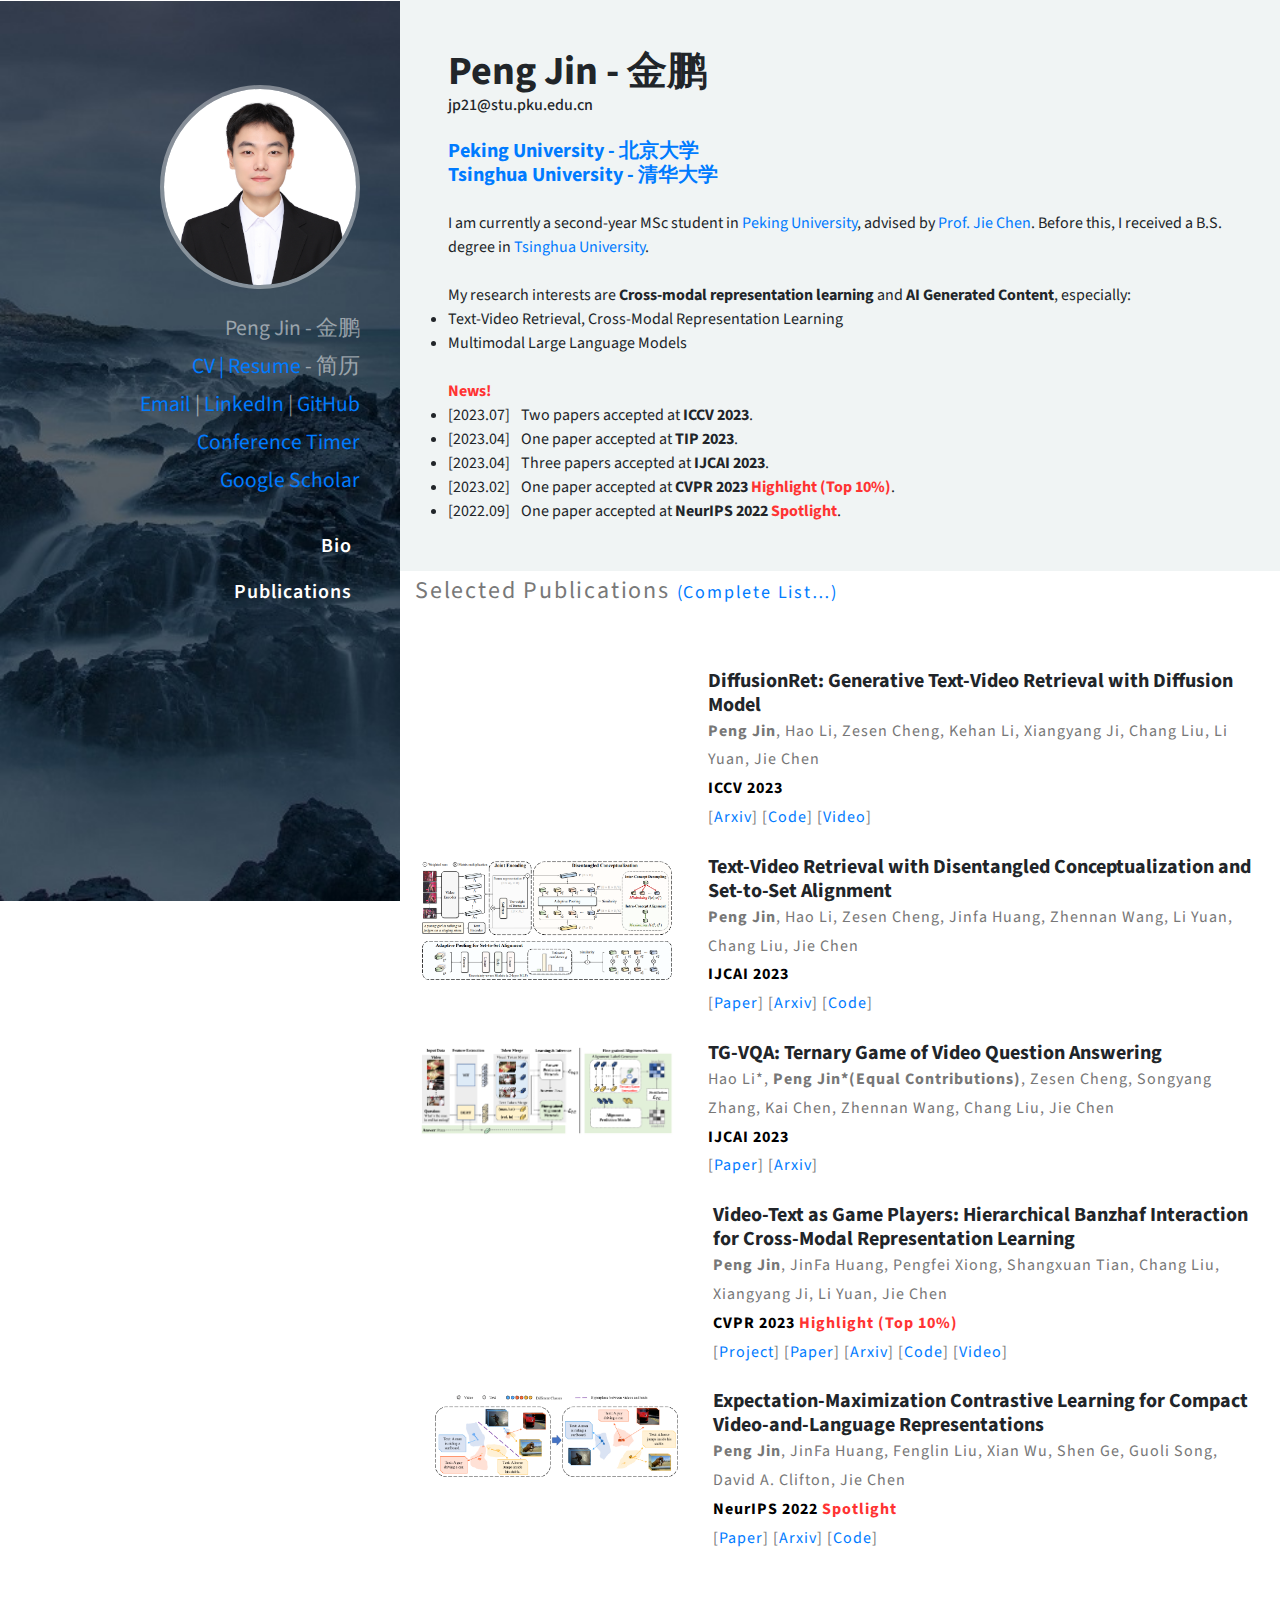
==== index.html @ 5a5c94f4 "update" ====
<!DOCTYPE html>
<html lang="cx">

<head>
  <title>Peng Jin's Homepage - Peking University</title>
  <meta name="viewport" content="width=device-width, initial-scale=1">
  <meta charset="utf-8" />
  <meta name="keywords" content="" />
  <script>
    addEventListener("load", function () {
      setTimeout(hideURLbar, 0);
    }, false);

    function hideURLbar() {
      window.scrollTo(0, 1);
    }
  </script>
  <!-- Custom Theme files -->
  <link href="css/bootstrap.css" type="text/css" rel="stylesheet" media="all">
  <link href="css/style.css" type="text/css" rel="stylesheet" media="all">
  <!-- font-awesome icons -->
  <link href="css/fontawesome-all.min.css" rel="stylesheet">
  <!-- //Custom Theme files -->
  <!-- online-fonts -->
  <link href="http://fonts.googleapis.com/css?family=Source+Sans+Pro:200,300,400,600,700,900" rel="stylesheet">
  <!-- //online-fonts -->
</head>

<body>
  <div class="sidenav">
    <div class="side_top"> <img src="images/001.jpg" alt="news image" class="img-fluid navimg">
      <h1> Peng Jin - 金鹏 <br>
        <!--[CV - <a href="files/CV/chenxin_cv_cn_201803.pdf"><font size="4">中文</font></a> / <a href="files/CV/chenxin_cv_en_202007.pdf">English</a>]<br>-->
        <!--[CV - <font size="4">中文</font>/ <a href="files/CV/chenxin_cv_en_202011.pdf">English</a>]<br>-->
        <a href="files/CV/">CV | Resume</a> - 简历<br>
        <a href="mailto:jp21@stu.pku.edu.cn">Email</a> | <a
          href="https:">LinkedIn</a> | <a
          href="https://github.com/jpthu17">GitHub</a><br>
        <a href="https://aideadlin.es/?sub=ML,CV,CG,NLP,RO,SP,DM">Conference Timer</a><br>
        <a href="https://scholar.google.com/citations?hl=en&user=HHXLexAAAAAJ=en">Google Scholar</a>
      </h1>
    </div>
    <!-- header -->
    <header>
      <div class="container-fluid px-5 ">
        <nav class="mnu mx-auto">
          <label for="drop" class="toggle">Menu</label>
          <input type="checkbox" id="drop">
          <ul class="menu">
            <!--<li><a href="index.html">Home</a></li-->
            <li class="mt-sm-0"><a href="#about" class="scroll">Bio</a></li>
            <!-- <li class="mt-sm-3"><a href="./Art.html" class="scroll">Art</a></li> -->
            <li class="mt-sm-3"><a href="#publication" class="scroll">Publications</a></li>
            <!-- <li class="mt-sm-3"><a href="#experience" class="scroll">Experience</a></li> -->
            <!-- <li class="mt-sm-3"><a href="#skill" class="scroll">Skills</a></li> -->
          </ul>
        </nav>
      </div>
    </header>
  </div>
  <div class="main" id="about">
    <div class="banner-text-w3ls">
      <div>
        <div class="mx-auto text-left">
          <h1><strong>Peng Jin - 金鹏</strong></h1>
          <!--<h5>Master student.</h5> -->
          <h6>jp21@stu.pku.edu.cn</h6><br>
          <h5><a href="https://www.pku.edu.cn/"><b>Peking University - 北京大学</b></a></h5>
          <h5><a href="https://www.tsinghua.edu.cn/"><b>Tsinghua University - 清华大学 </b></a></h5>
          <!-- <br> -->
          <!-- <h5><a href="https://www.dgene.com/cn/">DGene</a> </h5> -->
          <!-- <p>. </p> -->
          <!-- <p class="banp mt-5"> </p> -->
          <br>
          I am currently a second-year MSc student in <a href="https://www.pku.edu.cn/">Peking University</a>,
          advised by <a href="https://scholar.google.com/citations?user=ZAZFfwwAAAAJ&hl=en">Prof. Jie Chen</a>. Before this, I received a
          B.S. degree in <a href="https://www.tsinghua.edu.cn/">Tsinghua University</a>.
          <br><br>
          My research interests are <strong>Cross-modal representation learning</strong> and <strong>AI Generated Content</strong>, especially:
          </p>
          <li>Text-Video Retrieval, Cross-Modal Representation Learning</li>
          <li>Multimodal Large Language Models</li>
          <!-- <li>Geometric deep learning</li>        -->
          <!--a class="btn btn-primary mt-lg-5 mt-3 agile-link-bnr" href="#experience" role="button">Learn More</a-->
          <br>
          <font color="#f33"><b>News!</b></font>
          </p>
          <!-- <li>[2022.11]&ensp; Submit four4 Papers.</li> -->
          <li>[2023.07]&ensp; Two papers accepted at <strong>ICCV 2023</strong>.</li>
          <li>[2023.04]&ensp; One paper accepted at <strong>TIP 2023</strong>.</li>
          <li>[2023.04]&ensp; Three papers accepted at <strong>IJCAI 2023</strong>.</li>
          <li>[2023.02]&ensp; One paper accepted at <strong>CVPR 2023</strong> <font color="#f33"><b>Highlight (Top 10%)</b></font>.</li>
          <li>[2022.09]&ensp; One paper accepted at <strong>NeurIPS 2022</strong> <font color="#f33"><b>Spotlight</b></font>.</li>
        </div>
      </div>
    </div>
    <section class="publication" id="publication">
      <div class="container-fluid py-lg-1">
        <h3 class="w3_head mb-5">Selected Publications <font size="4"><a href="https://scholar.google.com/citations?user=HHXLexAAAAAJ&hl=en">(Complete List…)</a>
          </font>
        </h3>
        <!-- <h3 class="w3_head mb-5">Selected Publications (<a href="./Publication.html">Complete List…</a>)</h3> -->
        <div class="row paper_box">
            <div class="col-md-4 col-12 paper_img"> <video
                src="files/Paper/ICCV23_DiffusionRet/Demo.mp4" width="90%"
                playsinline="" autoplay="autoplay" loop="loop" preload="" muted="" alt="Popup Image" class="img-fluid">
            </div>
            <!-- .Icon ends here -->
            <div class="col-md-8 col-12 paper_content">
              <h5><b>DiffusionRet: Generative Text-Video Retrieval with Diffusion Model<br>
              </b></h5>
              <p><strong>Peng Jin</strong>, Hao Li, Zesen Cheng, Kehan Li, Xiangyang Ji,
                Chang Liu, Li Yuan, Jie Chen<br>
              </p>
              <p> <font color="#000000"><b>ICCV 2023</b></font></p>
              <!-- <p>(<strong>SIGGRAPH 2022</strong>) ACM Transactions on Graphics, TOG Journal Track</p> -->
              <!-- <p class="text-left">We present TightCap, a data-driven scheme to capture both the human shape and dressed garments accurately with only a single 3D human scan. </p> -->
              <p>
                [<a href="https://arxiv.org/pdf/2303.09867">Arxiv</a>]
                [<a href="https://github.com/jpthu17/DiffusionRet" target=_blank>Code</a>]
                [<a href="files/Paper/Arxiv23_DiffusionRet/Demo.mp4" target=_blank>Video</a>]
              </p>
            </div>
            <!-- .Service-content ends here -->
          </div>

        <div class="row paper_box">
            <div class="col-md-4 col-12 paper_img"> <img src="files/Paper/IJCAI23_DiCoSA/1.png" width="90%"
                playsinline="" autoplay="autoplay" loop="loop" preload="" muted="" alt="Popup Image" class="img-fluid">
            </div>
            <!-- .Icon ends here -->
            <div class="col-md-8 col-12 paper_content">
              <h5><b>Text-Video Retrieval with Disentangled Conceptualization and Set-to-Set Alignment<br>
              </b></h5>
              <p><strong>Peng Jin</strong>, Hao Li, Zesen Cheng, Jinfa Huang, Zhennan Wang, Li Yuan,
                Chang Liu, Jie Chen<br>
              </p>
              <p> <font color="#000000"><b>IJCAI 2023</b></font></p>
              <!-- <p>(<strong>SIGGRAPH 2022</strong>) ACM Transactions on Graphics, TOG Journal Track</p> -->
              <!-- <p class="text-left">We present TightCap, a data-driven scheme to capture both the human shape and dressed garments accurately with only a single 3D human scan. </p> -->
              <p>
                [<a href="" target=_blank>Paper</a>]
                [<a href="">Arxiv</a>]
                [<a href="https://github.com/jpthu17/DiCoSA" target=_blank>Code</a>]
              </p>
            </div>
          </div>

          <div class="row paper_box">
            <div class="col-md-4 col-12 paper_img"> <img src="files/Paper/IJCAI23_TG-VQA/1.png" width="90%"
                playsinline="" autoplay="autoplay" loop="loop" preload="" muted="" alt="Popup Image" class="img-fluid">
            </div>
            <!-- .Icon ends here -->
            <div class="col-md-8 col-12 paper_content">
              <h5><b>TG-VQA: Ternary Game of Video Question Answering<br>
              </b></h5>
              <p>Hao Li*, <strong>Peng Jin*(Equal Contributions)</strong>, Zesen Cheng, Songyang Zhang, Kai Chen, Zhennan Wang,
                Chang Liu, Jie Chen<br>
              </p>
              <p> <font color="#000000"><b>IJCAI 2023</b></font></p>
              <!-- <p>(<strong>SIGGRAPH 2022</strong>) ACM Transactions on Graphics, TOG Journal Track</p> -->
              <!-- <p class="text-left">We present TightCap, a data-driven scheme to capture both the human shape and dressed garments accurately with only a single 3D human scan. </p> -->
              <p>
                [<a href="" target=_blank>Paper</a>]
                [<a href="">Arxiv</a>]
              </p>
            </div>
          </div>

        <div class="col-lg-12">
          <div class="row paper_box">
            <div class="col-md-4 col-12 paper_img"> <video
                src="files/Paper/CVPR23_HBI/Demo.mp4" width="90%"
                playsinline="" autoplay="autoplay" loop="loop" preload="" muted="" alt="Popup Image" class="img-fluid">
            </div>
            <!-- .Icon ends here -->
            <div class="col-md-8 col-12 paper_content">
              <h5><b>Video-Text as Game Players: Hierarchical Banzhaf Interaction for Cross-Modal Representation Learning<br>
              </b></h5>
              <p><strong>Peng Jin</strong>, JinFa Huang, Pengfei Xiong, Shangxuan Tian, Chang Liu,
                Xiangyang Ji, Li Yuan, Jie Chen<br>
              </p>
              <p> <font color="#000000"><b>CVPR 2023</b></font> <font color="#f33"><b>Highlight (Top 10%)</b></font></p>
              <!-- <p>(<strong>SIGGRAPH 2022</strong>) ACM Transactions on Graphics, TOG Journal Track</p> -->
              <!-- <p class="text-left">We present TightCap, a data-driven scheme to capture both the human shape and dressed garments accurately with only a single 3D human scan. </p> -->
              <p>
                [<a href="https://jpthu17.github.io/HBI/">Project</a>]
                [<a href="https://arxiv.org/pdf/2303.14369.pdf" target=_blank>Paper</a>]
                [<a href="https://arxiv.org/abs/2303.14369">Arxiv</a>]
                [<a href="https://github.com/jpthu17/HBI" target=_blank>Code</a>]
                [<a href="files/Paper/CVPR23_HBI/Demo.mp4" target=_blank>Video</a>]
              </p>
            </div>
            <!-- .Service-content ends here -->
          </div>

          <div class="row paper_box">
            <div class="col-md-4 col-12 paper_img"> <img src="files/Paper/NeurIPS22_EMCL/1.png" width="90%"
                playsinline="" autoplay="autoplay" loop="loop" preload="" muted="" alt="Popup Image" class="img-fluid">
            </div>
            <!-- .Icon ends here -->
            <div class="col-md-8 col-12 paper_content">
              <h5><b>Expectation-Maximization Contrastive Learning for Compact Video-and-Language Representations<br>
              </b></h5>
              <p><strong>Peng Jin</strong>, JinFa Huang, Fenglin Liu, Xian Wu, Shen Ge, Guoli Song,
                David A. Clifton, Jie Chen<br>
              </p>
              <p> <font color="#000000"><b>NeurIPS 2022</b></font> <font color="#f33"><b>Spotlight</b></font></p>
              <!-- <p>(<strong>SIGGRAPH 2022</strong>) ACM Transactions on Graphics, TOG Journal Track</p> -->
              <!-- <p class="text-left">We present TightCap, a data-driven scheme to capture both the human shape and dressed garments accurately with only a single 3D human scan. </p> -->
              <p>
                [<a href="https://proceedings.neurips.cc/paper_files/paper/2022/file/c355566ce402de341c3320cf69a10750-Paper-Conference.pdf" target=_blank>Paper</a>]
                [<a href="https://arxiv.org/abs/2211.11427">Arxiv</a>]
                [<a href="https://github.com/jpthu17/EMCL" target=_blank>Code</a>]
              </p>
            </div>
          </div>

        </div>
    <br>

    </section>
    <!-- //skill -->
    <!-- <section> -->
    <script type="text/javascript" id="clustrmaps"
            src="//clustrmaps.com/map_v2.js?d=68zbbUPSN_KYpXNHAJBzaPN4ToLTjzDXDRmCfDRJtFw&cl=ffffff&w=a"></script>

    <div>
    <p>
    This cool template is stolen from <a href="https://chenxin.tech/"> Xin Chen</a>!
    </p>
    </div>
</body>

</html>
---- css/style.css ----
html {
	scroll-behavior: smooth;
}
body {
	margin: 0;
	font-family: 'Source Sans Pro', sans-serif;
	background: #fff;
}
body a, .slider-info a {
	transition: 0.5s all;
	-webkit-transition: 0.5s all;
	-moz-transition: 0.5s all;
	-o-transition: 0.5s all;
	-ms-transition: 0.5s all;
	text-decoration: none;
	outline: none;
}
h1, h2, h3, h4, h5, h6 {
	margin: 0;
	font-family: 'Source Sans Pro', sans-serif;
}
p {
	margin: 0;
	color: #777;
	font-size: 16px;
	line-height: 1.8;
	letter-spacing: 1px;
}
ul {
	margin: 0;
	padding: 0;
}
ul {
	list-style-type: none;
}
body a:hover {
	text-decoration: none;
}
body a:focus {
	outline: none;
	text-decoration: none;
}
/*-- bottom-to-top --*/
/*-- header --*/
.navimg {
	border-radius: 50%;
	margin: 0 auto;
	border: 4px solid rgba(255, 255, 255, 0.39);
}
/* CSS Document */

header {
	position: relative;
	z-index: 9;
	width: 100%;
}
.toggle, [id^=drop] {
	display: none;
}
/* Giving a background-color to the nav container. */

nav {
	margin: 0;
	padding: 0;
}
#logo a {
	float: left;
	display: initial;
	margin: 0;
	color: #fff;
}
#logo a span {
	color: #fff;
}
nav.mnu {
	text-align: right;
}
/* Since we'll have the "ul li" "float:left"
 * we need to add a clear after the container. */

nav:after {
	content: "";
	display: table;
	clear: both;
}
/* Removing padding, margin and "list-style" from the "ul",
 * and adding "position:reltive" */

nav ul {
	padding: 0;
	margin: 0;
	list-style: none;
	position: relative;
}
/* Positioning the navigation items inline */

nav ul li {
	margin: 0px;
	display: block;
}
/* Styling the links */

nav a {
	color: #fff;
	font-weight: 600;
	letter-spacing: 1px;
	/* text-transform: uppercase; */
	font-size: 20px;
	transition: 0.5s all;
	-webkit-transition: 0.5s all;
	-moz-transition: 0.5s all;
	-o-transition: 0.5s all;
	-ms-transition: 0.5s all;
}
nav ul li ul li:hover {
	background: #f8f9fa;
}
/* Background color change on Hover */

nav a:hover {
	color: #00a8e0;
}
.menu li.active a {
	color: #00a8e0;
}
/* Hide Dropdowns by Default
 * and giving it a position of absolute */

nav ul ul {
	display: none;
	position: absolute;
	/* has to be the same number as the "line-height" of "nav a" */
	top: 30px;
	background: #fff;
	padding: 10px;
}
/* Display Dropdowns on Hover */

nav ul li:hover > ul {
	display: inherit;
}
/* Fisrt Tier Dropdown */

nav ul ul li {
	width: 170px;
	float: none;
	display: list-item;
	position: relative;
}
nav ul ul li a {
	color: #333;
	padding: 5px 10px;
	display: block;
}
/* Second, Third and more Tiers	
 * We move the 2nd and 3rd etc tier dropdowns to the left
 * by the amount of the width of the first tier.
*/

nav ul ul ul li {
	position: relative;
	top: -60px;
	/* has to be the same number as the "width" of "nav ul ul li" */
	left: 170px;
}
/* Change ' +' in order to change the Dropdown symbol */

li > a:only-child:after {
	content: '';
}

/* Media Queries
--------------------------------------------- */

@media all and (max-width: 768px) {
#logo {
	display: block;
	padding: 0;
	width: 100%;
	text-align: center;
	float: none;
}
nav {
	margin: 0;
}
/* Hide the navigation menu by default */
    /* Also hide the  */
.toggle + a,  .menu {
	display: none;
}
/* Stylinf the toggle lable */
.toggle {
	display: block;
	padding: 8px 20px;
	font-size: 15px;
	text-decoration: none;
	border: none;
	float: right;
	background-color: #ffffff;
	color: #333;
	cursor: pointer;
}
.menu .toggle {
	float: none;
	text-align: center;
	margin: auto;
	width: 80%;
	padding: 5px;
	font-weight: normal;
	font-size: 16px;
	letter-spacing: 1px;
}
.toggle:hover {
	color: #333;
	background-color: #fff;
}
/* Display Dropdown when clicked on Parent Lable */
[id^=drop]:checked + ul {
	display: block;
	background: rgba(16, 16, 16, 0.85);
	padding: 15px 0;
	text-align: center;
	width: 90%;
}
/* Change menu item's width to 100% */
nav ul li {
	display: block;
	width: 100%;
	padding: 5px 0;
}
nav ul ul .toggle,  nav ul ul a {
	padding: 0 40px;
}
nav ul ul ul a {
	padding: 0 80px;
}
nav a:hover,  nav ul ul ul a {
	background-color: transparent;
}
nav ul li ul li .toggle,  nav ul ul a,  nav ul ul ul a {
	padding: 14px 20px;
	color: #FFF;
	font-size: 17px;
}
nav ul li ul li .toggle,  nav ul ul a {
	background-color: #212121;
}
/* Hide Dropdowns by Default */
nav ul ul {
	float: none;
	position: static;
	color: #ffffff;/* has to be the same number as the "line-height" of "nav a" */
}
/* Hide menus on hover */
nav ul ul li:hover > ul,  nav ul li:hover > ul {
	display: none;
}
/* Fisrt Tier Dropdown */
nav ul ul li {
	display: block;
	width: 100%;
	padding: 0;
}
nav ul ul ul li {
	position: static;/* has to be the same number as the "width" of "nav ul ul li" */
}
nav ul ul li a {
	color: #fff;
	font-size: 0.85em;
}
nav ul li {
	display: inline-block;
	width: 100%;
}
}

@media all and (max-width: 330px) {
}
.sidenav {
	height: 100%;
	width: 400px;
	position: fixed;
	z-index: 1;
	top: 0;
	left: 0;
	background: url(../images/banner-1.jpg) no-repeat bottom;
	background-size: cover;
	-webkit-background-size: cover;
	-moz-background-size: cover;
	-o-background-size: cover;
	-ms-background-size: cover;
	overflow-x: hidden;
	padding-top: 20px;
}
.paper_img {
	text-align: center;
	/* float: left; */
	padding-top: 5px;
	/* vertical-align:middle; */
	/*height: 200px;*/    
	/*height:80px;*/    
}
.paper_content {
	text-align: left;
	/* float: left; */
	padding-top: 5px;
	/* vertical-align:middle; */
	/*height: 200px;*/    
	/*height:80px;*/    
}
.paper_img img {
	/*float:left;*/
	padding-top: 5px;
	text-align: center;
	height: auto;
	width: 100%;
	padding-right: 5px;/*height:80px;*/
	max-height: 400px;
	max-width: 300px;
	padding-left: 5px;
}
.paper_img video {
	/*float:left;*/
	padding-top: 5px;
	text-align: center;
	height: auto;
	width: 100%;
	padding-right: 5px;/*height:80px;*/
	max-height: 400px;
	max-width: 300px;
	padding-left: 5px;
}

@media (max-width: 768px) {
.paper_img img {
	padding-top: 5px;
	padding-right: 0px;
	padding-bottom: 20px;
}
}
.paper_img {
	padding-top: 5px;
	margin-right: 0px;
	width: 100%;
	height: auto;
}
.people-content {
	vertical-align: top;
	float: left;
	height: auto;
}

.paper_text {
	/*float:right;*/
	width: 80%;
}
section#about {
	margin: 1em;
	padding: 1em;
	border: 1px solid #dacfcf;
}
.navbar-light .navbar-brand {
	padding: 6px 15px;
	line-height: 36px;
	text-decoration: none;
	font-size: 29px;
	color: #000;
	text-transform: uppercase;
	display: block;
	letter-spacing: 1px;
	font-weight: 300;
	background: #fff;
	border: 4px solid rgba(103, 58, 183, 0.43);
	text-align: center;
}
.navbar-expand-lg .navbar-nav li a {
	color: #000;
	font-weight: 600;
	letter-spacing: 1px;
	text-transform: uppercase;
	font-size: 15px;
}
header {
	padding-top: 2em;
}
.navbar-expand-lg .navbar-nav li {
	margin: 1em 0 0;
}
.navbar-light .navbar-nav .show>.nav-link, .navbar-light .navbar-nav .active>.nav-link, .navbar-light .navbar-nav .nav-link.show, .navbar-light .navbar-nav .nav-link.active {
	color: #fff;
}
.navbar-light .navbar-nav .nav-link:hover, .navbar-light .navbar-nav .nav-link:focus {
	color: #fff;
}
.navbar-light .navbar-nav .nav-link {
	color: rgba(255, 255, 255, 0.35);
}
.serv_link {
	color: #000;
	font-weight: 600;
}
.main {
	margin-left: 400px;
}

@media screen and (max-height: 450px) {
.sidenav {
	padding-top: 15px;
}
}
.sidenav h1 {
	color: rgba(255, 255, 255, 0.5);
	font-size: 1.35em;
	line-height: 1.75em;
	margin-top: 1em;
	font-weight: 400;
}
.side_top {
	text-align: right;
	padding: 4em 2.5em 0;
}
.side_top img {
	max-width: 200px;
}
.banner-text-w3ls {
	padding: 3em 3em 3em 3em;
	background: #f0f4f4;
}
.banner-text-w3ls h2 {
	color: #787878;
	font-size: 2em;
	letter-spacing: 2px;
	font-weight: 400;
}
p.banp {
	font-size: 18px;
	letter-spacing: 1px;
	color: #999;
	font-weight: 400;
}
p.newsp {
	font-size: 16px;
	letter-spacing: 1px;
	color: #999;
	font-weight: 400;
}
.agile-link-bnr {
	padding: 10px 40px;
	color: #999;
	font-weight: 600;
	letter-spacing: 2px;
	font-size: 16px;
	text-transform: capitalize;
	background: none;
	border: 1px solid #999;
}
.agile-link-bnr:hover {
	background: #e7746f;
	border: 1px solid #e7746f;
}
.news {
	padding: 4em 4em;
	background: #ffffff;
	border-top: solid 2px #efefef;
}
.newsgrid1 {
	padding: 0;
}
.newsgrid2 {
	padding: 2em 5em;
	background: #1d89e4;
}
.gri2 {
	background: #42a5f6;
}
.gri3 {
	background: #1564c0;
}
.news-grids h4 {
	letter-spacing: 2px;
	color: #787878;
	font-weight: 400;
	padding: 1em 0 1em 0;
	font-size: 1.3em;
	text-align: left;
}
.news-grids-right {
	margin-top: 3em;
}
.news img {
	border-radius: 5px;
}
.wthree-inner-sec.services-bg {
	background: rgba(255, 255, 255, 0.12);
}
h2.w3_head, h3.w3_head {
	font-weight: 400;
	color: #787878;
	font-size: 1.5em;
	letter-spacing: 0.075em;
	line-height: 1.35em;
}
p.main_p {
	font-size: 1.4em;
	line-height: 1.8em;
	letter-spacing: 0.075em;
	color: #777;
	font-weight: 300;
}
section.slide-wrapper-1 {
	padding: 5em 8em;
	text-align: center;
	background: #fff;
	box-shadow: 0 0.05em 0.15em 0 rgba(0, 0, 0, 0.17);
}
.news_top {
	padding-right: 5em;
}
p.iner {
	font-size: 1.3em;
	line-height: 1.8em;
	letter-spacing: 0.075em;
	color: #777;
	font-weight: 300;
}
/* contact */
.gal-img img {
	border-radius: 5px;
}
.wedo {
	padding: 3em 3em;
	background: #ffffff;
	text-align: left;
	border-top: solid 3px #efefef;
}
.contact_grid_right input[type="text"], .contact_grid_right input[type="email"], .contact_grid_right textarea {
	outline: none;
	padding: 15px 15px;
	font-size: 14px;
	color: #777;
	background: rgba(255, 255, 255, 0.75);
	width: 100%;
	letter-spacing: 1px;
	border: solid 1px rgba(0, 0, 0, 0.15);
	border-radius: 0.25em;
	margin-top: 1em;
}
.contact_grid_right input[type="text"]:nth-child(2), .contact_grid_right input[type="email"] {
	margin: 1em 0 0;
}
.contact_grid_right textarea {
	min-height: 13em;
	margin: 1em 0em;
	resize: none;
}
.contact_grid_right input[type="submit"] {
	outline: none;
	padding: 14px 20px;
	font-size: 1.1em;
	color: #fff;
	background: #00a8e0;
	border: none;
	letter-spacing: 2px;
	border-radius: 0.25em;
	-webkit-transition: 0.5s all;
	-moz-transition: 0.5s all;
	-o-transition: 0.5s all;
	-ms-transition: 0.5s all;
	transition: 0.5s all;
	font-weight: 700;
	cursor: pointer;
}
.contact_grid_right input[type="submit"]:hover {
	background-color: #e7746f;
}
.follow {
	padding: 2em 0;
	margin: 5em 0;
	border-top: 1px solid #dcdcdc;
	border-bottom: 1px solid #dcdcdc;
}
ul.social_section_1info li {
	display: inline-block;
}
ul.social_section_1info li a {
	width: 50px;
	height: 50px;
	text-align: center;
	display: block;
	line-height: 47px;
	border-radius: 5px;
	border: 1px solid #484848;
	background: #272727;
}
ul.social_section_1info a {
	color: #999;
	margin-right: 30px;
	font-size: 22px;
}
ul.social_section_1info a:hover {
	color: #fff;
}
.cpy-right p {
	color: #999;
}
.cpy-right p a {
	color: #43b3e0;
}
.cpy-right p a:hover {
	color: #999;
}
.cpy-right {
	padding: 2em 0 0;
	border-top: solid 2px #efefef;
	margin: 4em 0 0 0;
}
#success-message {
	opacity: 0;
}
.col-xs-12.col-sm-12.col-md-12.col-lg-12 {
	padding: 0 20% 0 20%;
}
.form-title {
	padding: 25px;
	font-size: 30px;
	font-weight: 300;
}
.form-group .form-control {
	-webkit-box-shadow: none;
	border-bottom: 1px;
	border-style: none none solid none;
	border-color: #ffd708;
}
.form-group .form-control:focus {
	box-shadow: none;
	border-width: 0 0 2px 0;
	border-color: #000;
}
textarea {
	resize: none;
}
.btn-mod.btn-large {
	height: auto;
	padding: 13px 52px;
	font-size: 15px;
}
.btn-mod.btn-border {
	color: #000000;
	border: 1px solid #000000;
	background: transparent;
}
.btn-mod, a.btn-mod {
	-webkit-box-sizing: border-box;
	-moz-box-sizing: border-box;
	box-sizing: border-box;
	padding: 4px 13px;
	color: #fff;
	background: rgba(34, 34, 34, .9);
	border: 1px solid transparent;
	font-size: 11px;
	font-weight: 400;
	text-transform: uppercase;
	text-decoration: none;
	letter-spacing: 2px;
	-webkit-border-radius: 0;
	-moz-border-radius: 0;
	border-radius: 0;
	-webkit-box-shadow: none;
	-moz-box-shadow: none;
	box-shadow: none;
	-webkit-transition: all 0.2s cubic-bezier(0.000, 0.000, 0.580, 1.000);
	-moz-transition: all 0.2s cubic-bezier(0.000, 0.000, 0.580, 1.000);
	-o-transition: all 0.2s cubic-bezier(0.000, 0.000, 0.580, 1.000);
	-ms-transition: all 0.2s cubic-bezier(0.000, 0.000, 0.580, 1.000);
	transition: all 0.2s cubic-bezier(0.000, 0.000, 0.580, 1.000);
}
.btn-mod.btn-border:hover, .btn-mod.btn-border:active, .btn-mod.btn-border:focus, .btn-mod.btn-border:active:focus {
	color: #fff;
	border-color: #000;
	background: #000;
	outline: none;
}

@media only screen and (max-width: 500px) {
.btn-mod.btn-large {
	padding: 6px 16px;
	font-size: 11px;
}
.form-title {
	font-size: 20px;
}
}
form#contact-form label {
	color: #ea4335;
}
label {
	color: #000 !important;
	font-weight: 600;
	letter-spacing: 0.5px;
}
/* //contact */
ul.footer-bottom-list li {
	list-style: none;
	margin-bottom: 1em;
	color: #8c9398;
}
ul.footer-bottom-list li span {
	width: 25px;
	color: #aaa;
	padding-left: 0;
}
ul.footer-bottom-list li a {
	color: #5b5d5f;
	outline: none;
	letter-spacing: 1px;
}
.contact_grid_left {
	padding-left: 5em;
}
/* contact */

.form-control {
	background-color: #e2e2e2;
	border: none;
}
.map iframe {
	width: 100%;
	border: 7px solid #e4e4e4;
	min-height: 500px;
}
/* //contact */
/*-- gallery --*/
section.gallery {
/*background: #f0f4f4;*/
}
section.gallery div {
	padding: 0;
}
/*-- //gallery --*/
/*-- popup --*/

.pop-overlay {
	position: fixed;
	top: 0px;
	bottom: 0;
	left: 0;
	right: 0;
	background: rgba(0, 0, 0, 0.7);
	transition: opacity 0ms;
	visibility: hidden;
	opacity: 0;
}
.pop-overlay:target {
	visibility: visible;
	opacity: 1;
	z-index: 1;
}
.popup {
	background: #fff;
	border-radius: 5px;
	width: 35%;
	position: relative;
	margin: 8em auto;
	padding: 3em 1em;
}
.popup p {
	font-size: 15px;
	color: #666;
	letter-spacing: .5px;
	line-height: 30px;
}
.popup h2 {
	margin-top: 0;
	color: #fff;
}
.popup .close {
	position: absolute;
	top: 5px;
	right: 15px;
	transition: all 200ms;
	font-size: 30px;
	font-weight: bold;
	text-decoration: none;
	color: #000;
}
.popup .close:hover {
	color: #30c39e;
}
/*-- //popup --*/
/*-- popup --*/

.overlay {
	position: absolute;
	top: 0px;
	bottom: 0;
	left: 0;
	right: 0;
	background: rgba(0, 0, 0, 0.7);
	transition: opacity 0ms;
	visibility: hidden;
	opacity: 0;
}
.overlay:target {
	visibility: visible;
	opacity: 1;
}
.popup {
	background: #fff;
	border-radius: 5px;
	width: 27%;
	position: relative;
	margin: 15em auto;
	padding: 5em;
}
.popup {
	background: #fff;
	border-radius: 5px;
	width: 40%;
	position: relative;
	margin: 8em auto;
	padding: 3em 1em;
}
.popup p {
	font-size: 15px;
	color: #666;
	letter-spacing: .5px;
	line-height: 30px;
}
.popup .close {
	position: absolute;
	top: 25px;
	right: 25px;
	transition: all 200ms;
	font-size: 30px;
	font-weight: bold;
	text-decoration: none;
	color: #000;
}
.popup h2 {
	margin-top: 0;
	color: #fff;
}
.popup .close {
	position: absolute;
	top: 5px;
	right: 15px;
	transition: all 200ms;
	font-size: 30px;
	font-weight: bold;
	text-decoration: none;
	color: #000;
}
.popup .close:hover {
	color: #30c39e;
}
/*-- //popup --*/
.gallery {
	padding: 4em 4em;
	border-top: solid 2px #efefef;
}
.wthree-inner-sec.services-bg {
	background: rgba(255, 255, 255, 0.12);
}
#services {
	background: #f0f4f4;
}
.services-box {
	margin-bottom: 40px;
	padding: 20px 0;
	transition: all 1s;
	-moz-transition: all 1s;
	/* Firefox 4 */
	-webkit-transition: all 1s;
	/* Safari and Chrome */
	-o-transition: all 1s;/* Opera */
}
.services-box:hover {
	transition: all 1s;
	-moz-transition: all 1s;
	/* Firefox 4 */
	-webkit-transition: all 1s;
	/* Safari and Chrome */
	-o-transition: all 1s;/* Opera */
}
.services-box:hover span {
	background: transparent;
	border-radius: 100px;
	color: #e7746f;
}
.paper_box {
	margin-bottom: 6px;
	padding: 6px 0;
	transition: all 1s;
	-moz-transition: all 1s;
	/* Firefox 4 */
	-webkit-transition: all 1s;
	vertical-align:middle;
	/* Safari and Chrome */
	-o-transition: all 1s;/* Opera */
}
.icon span {
	width: 100px;
	height: 100px;
	color: #00a8e0;
	/* border-radius: 50%; */
	line-height: 100px;
	text-align: center;
	font-size: 26px;
	border: solid 2px rgba(210, 215, 217, 0.75);
	transition: all 1s;
	-moz-transition: all 1s;
	-webkit-transition: all 1s;
	-o-transition: all 1s;
}
.service-content {
	margin-left: 1em;
	text-align: left;
	flex-grow: 1;
}
.service-content h4, .service-content h2 {
	font-size: 20px;
	font-weight: 600;
	line-height: 35px;
	margin-bottom: 0.5em;
	color: #3d4449;
}
.service-content li {
	color: #777;
}
.service-txt h5 {
	text-transform: capitalize;
	font-size: 2.5em;
	color: #000;
	letter-spacing: 1px;
	font-weight: 300;
	line-height: 1.5;
}
.service-txt h5 span {
	background: #19adf2;
	font-weight: 600;
	color: #fff;
	padding: 0 4px;
}
section.slide-wrapper {
	padding: 4em 4em;
}

/* //services */
/* -- Responsive code -- */

@media screen and (max-width: 1366px) {
}

@media screen and (max-width: 1280px) {
}

@media screen and (max-width: 1080px) {
.sidenav {
	width: 362px;
}
.main {
	margin-left: 362px;
}
.sidenav h1 {
	font-size: 1.2em !important;
}
.banner-text-w3ls {
	padding: 3em 2em 3em 2em;
	/*padding: 1em 1em 1em 1em;*/
}
.gallery {
	padding: 2em 2em;
}
section.slide-wrapper {
	padding: 2em 2em;
}
.news {
	padding: 2em 2em;
}
.wedo {
	padding: 2em 2em;
}
.popup {
	width: 63%;
}
}

@media screen and (max-width: 1024px) {
}

@media screen and (max-width: 991px) {
.banner-text-w3ls h2 {
	font-size: 1.7em !important;
}
.contact_grid_left {
	padding-left: 1em;
	margin-top: 2em;
}
.news-grids-middle {
	margin-top: 3em;
}
}

@media screen and (max-width: 900px) {
}

@media screen and (max-width: 800px) {
}

@media screen and (max-width: 768px) {
.sidenav {
	width: 100%;
	height: 60%;
	position: relative;
	overflow: inherit;
}
.main {
	margin-left: 0;
}
header {
	padding-top: 0;
	padding-right: 0em;
}
.side_top {
	text-align: center;
}
nav ul {
	top: 43px;
	position: absolute;
}
.side_top {
	padding: 2em 0em 0;
}
}

@media screen and (max-width: 736px) {
.proj-1.gal-img {
	margin-top: 3em;
}
.popup {
	width: 80%;
}
}

@media screen and (max-width: 640px) {
.news_top {
	padding-right: 0em;
}
}

@media screen and (max-width: 600px) {
}

@media screen and (max-width: 568px) {
}

@media screen and (max-width: 480px) {
.cpy-right p {
	text-align: center;
}
.banner-text-w3ls h2 {
	font-size: 1.4em !important;
}
p.banp {
	font-size: 16px !important;
}
}

@media screen and (max-width: 414px) {
}

@media screen and (max-width: 384px) {
}

@media screen and (max-width: 375px) {
}

@media screen and (max-width: 320px) {
.side_top {
	padding: 1em 0em 0;
}
.banner-text-w3ls {
	padding: 2em 1em 2em 1em;
}
.banner-text-w3ls h2 {
	font-size: 1.2em !important;
}
.gallery {
	padding: 2em 1em;
}
section.slide-wrapper {
	padding: 2em 1em;
}
.icon span {
	width: 60px;
	height: 60px;
	line-height: 60px;
	font-size: 24px;
}
.paper_img {
	max-width: 100%;
	height: auto;
}
.news {
	padding: 2em 1em;
}
.services-box {
	margin-bottom: 0px;
	padding: 20px 0;
}
.paper_box {
	margin-bottom: 0px;
	padding: 10px 0;
	/* vertical-align:middle; */
}
.wedo {
	padding: 2em 1em;
}
.sidenav h1 {
	margin-bottom: 1em;
}
}


/* -- //Responsive code -- */
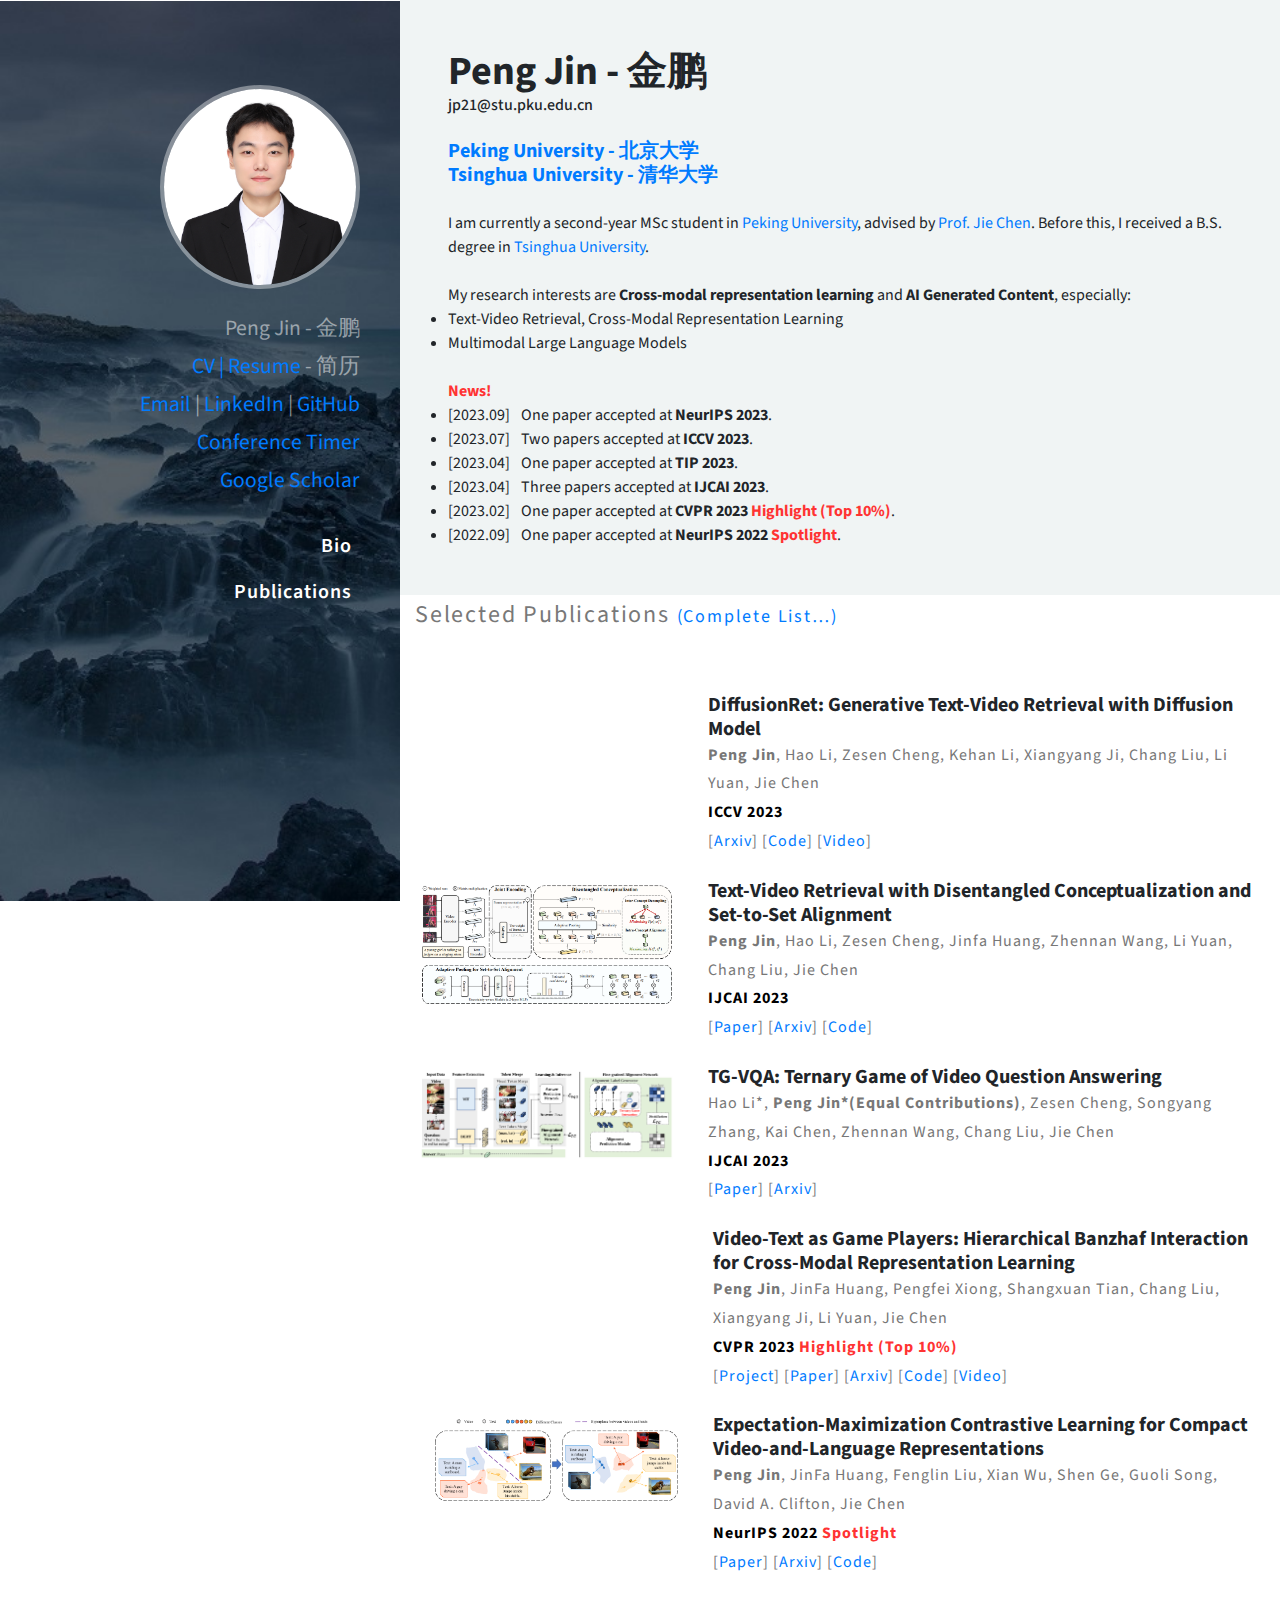
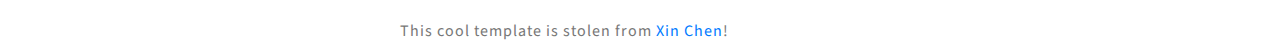
==== commit a0ce0a2d: "Update index.html" ====
--- a/index.html
+++ b/index.html
@@ -86,6 +86,7 @@
           <font color="#f33"><b>News!</b></font>
           </p>
           <!-- <li>[2022.11]&ensp; Submit four4 Papers.</li> -->
+          <li>[2023.09]&ensp; One paper accepted at <strong>NeurIPS 2023</strong>.</li>
           <li>[2023.07]&ensp; Two papers accepted at <strong>ICCV 2023</strong>.</li>
           <li>[2023.04]&ensp; One paper accepted at <strong>TIP 2023</strong>.</li>
           <li>[2023.04]&ensp; Three papers accepted at <strong>IJCAI 2023</strong>.</li>
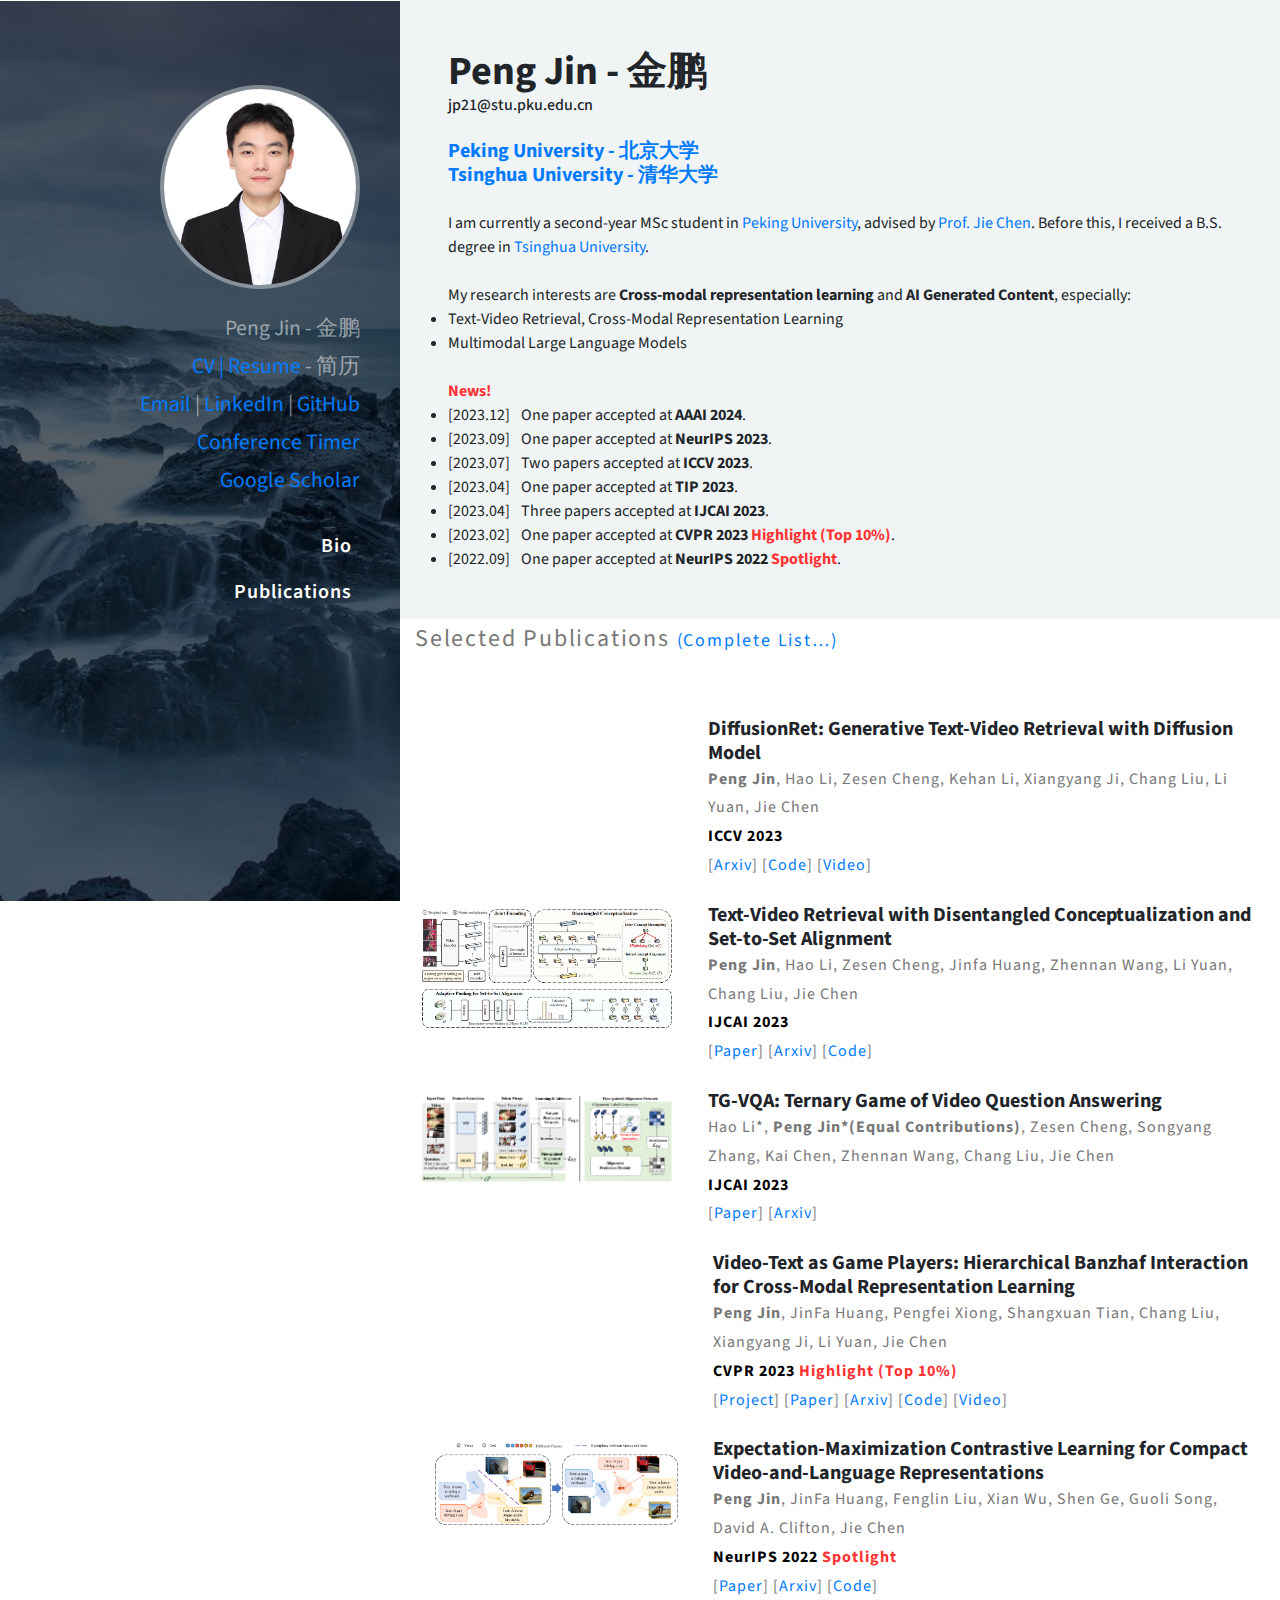
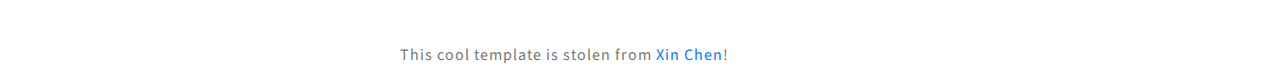
==== commit 9226a9bb: "Update index.html" ====
--- a/index.html
+++ b/index.html
@@ -37,7 +37,7 @@
           href="https:">LinkedIn</a> | <a
           href="https://github.com/jpthu17">GitHub</a><br>
         <a href="https://aideadlin.es/?sub=ML,CV,CG,NLP,RO,SP,DM">Conference Timer</a><br>
-        <a href="https://scholar.google.com/citations?hl=en&user=HHXLexAAAAAJ=en">Google Scholar</a>
+        <a href="https://scholar.google.com/citations?user=HHXLexAAAAAJ&hl=en">Google Scholar</a>
       </h1>
     </div>
     <!-- header -->
@@ -86,6 +86,7 @@
           <font color="#f33"><b>News!</b></font>
           </p>
           <!-- <li>[2022.11]&ensp; Submit four4 Papers.</li> -->
+          <li>[2023.12]&ensp; One paper accepted at <strong>AAAI 2024</strong>.</li>
           <li>[2023.09]&ensp; One paper accepted at <strong>NeurIPS 2023</strong>.</li>
           <li>[2023.07]&ensp; Two papers accepted at <strong>ICCV 2023</strong>.</li>
           <li>[2023.04]&ensp; One paper accepted at <strong>TIP 2023</strong>.</li>
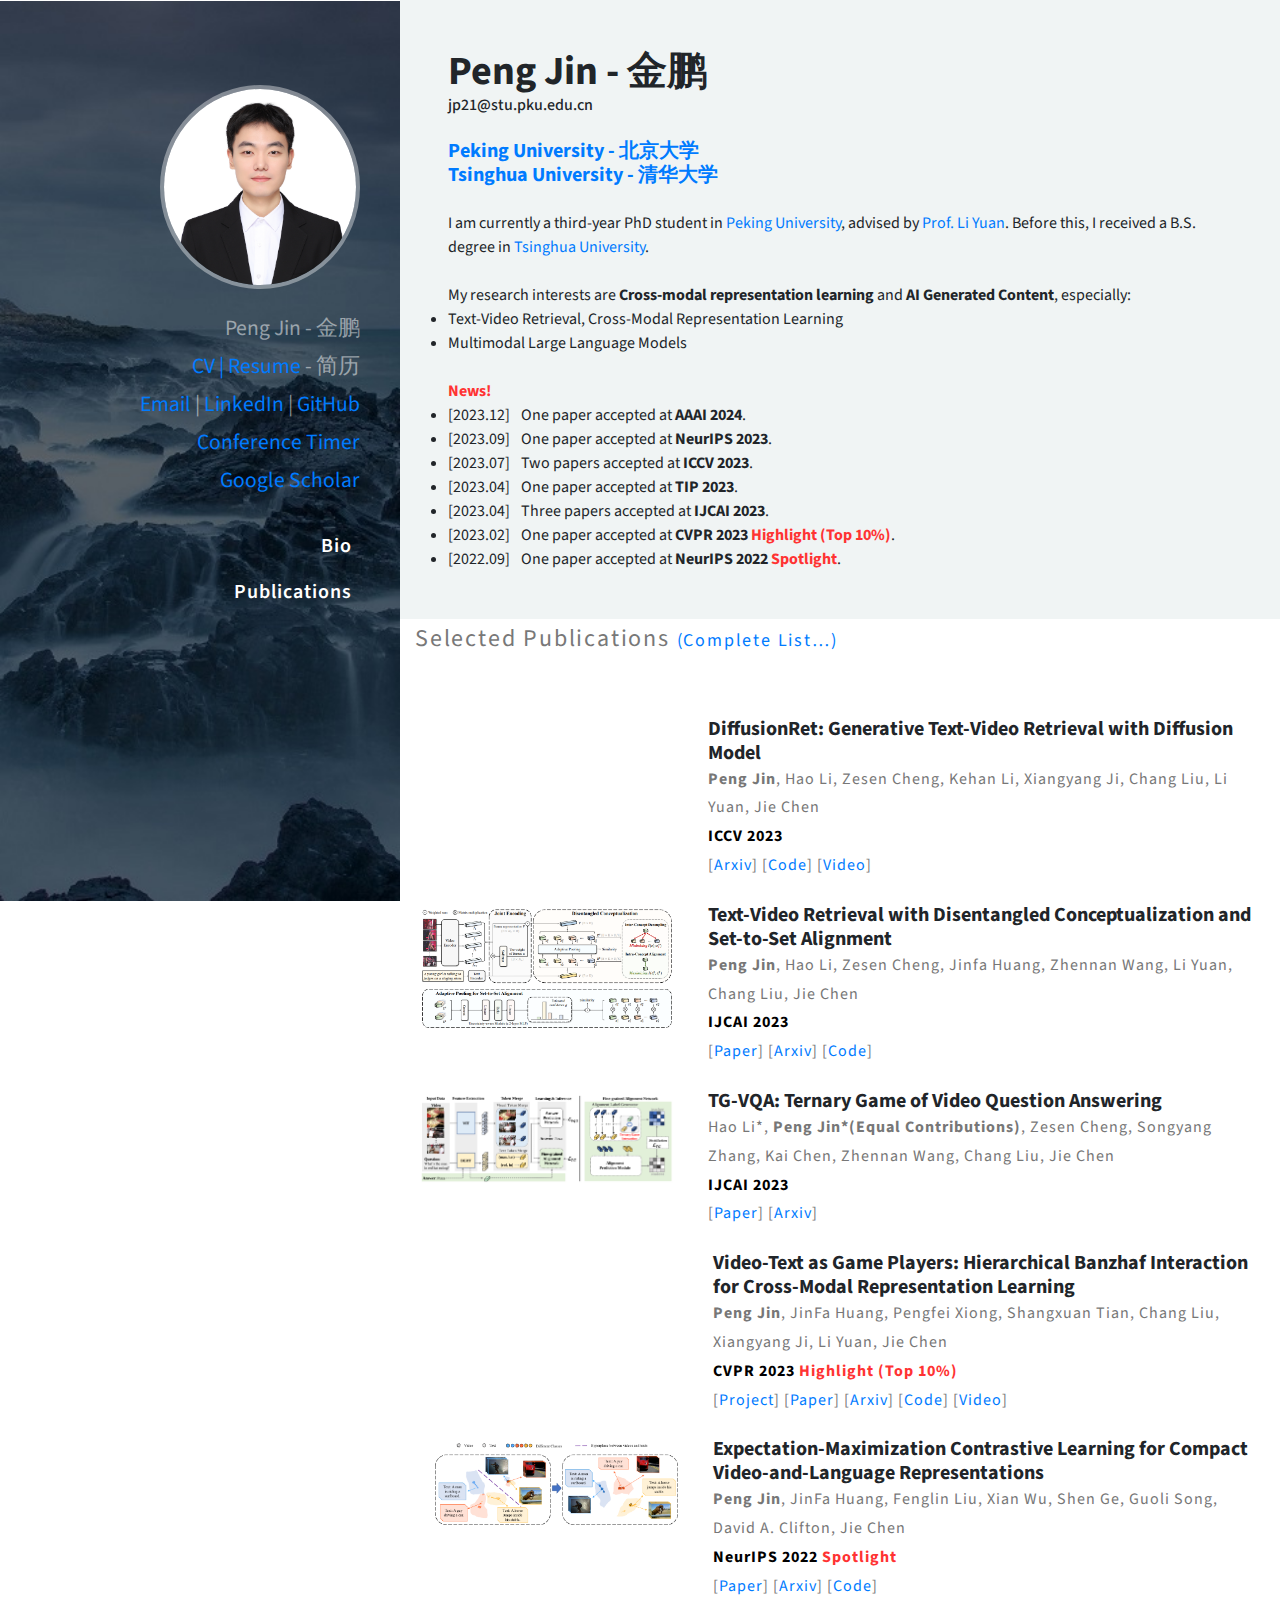
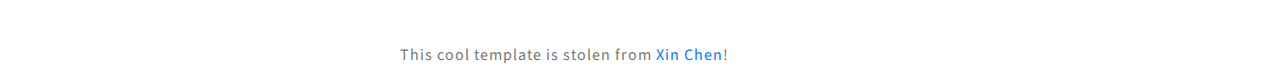
==== commit ad1bce5a: "Update index.html" ====
--- a/index.html
+++ b/index.html
@@ -72,8 +72,8 @@
           <!-- <p>. </p> -->
           <!-- <p class="banp mt-5"> </p> -->
           <br>
-          I am currently a second-year MSc student in <a href="https://www.pku.edu.cn/">Peking University</a>,
-          advised by <a href="https://scholar.google.com/citations?user=ZAZFfwwAAAAJ&hl=en">Prof. Jie Chen</a>. Before this, I received a
+          I am currently a third-year PhD student in <a href="https://www.pku.edu.cn/">Peking University</a>,
+          advised by <a href="https://scholar.google.com/citations?user=-5juAR0AAAAJ&hl=en">Prof. Li Yuan</a>. Before this, I received a
           B.S. degree in <a href="https://www.tsinghua.edu.cn/">Tsinghua University</a>.
           <br><br>
           My research interests are <strong>Cross-modal representation learning</strong> and <strong>AI Generated Content</strong>, especially:
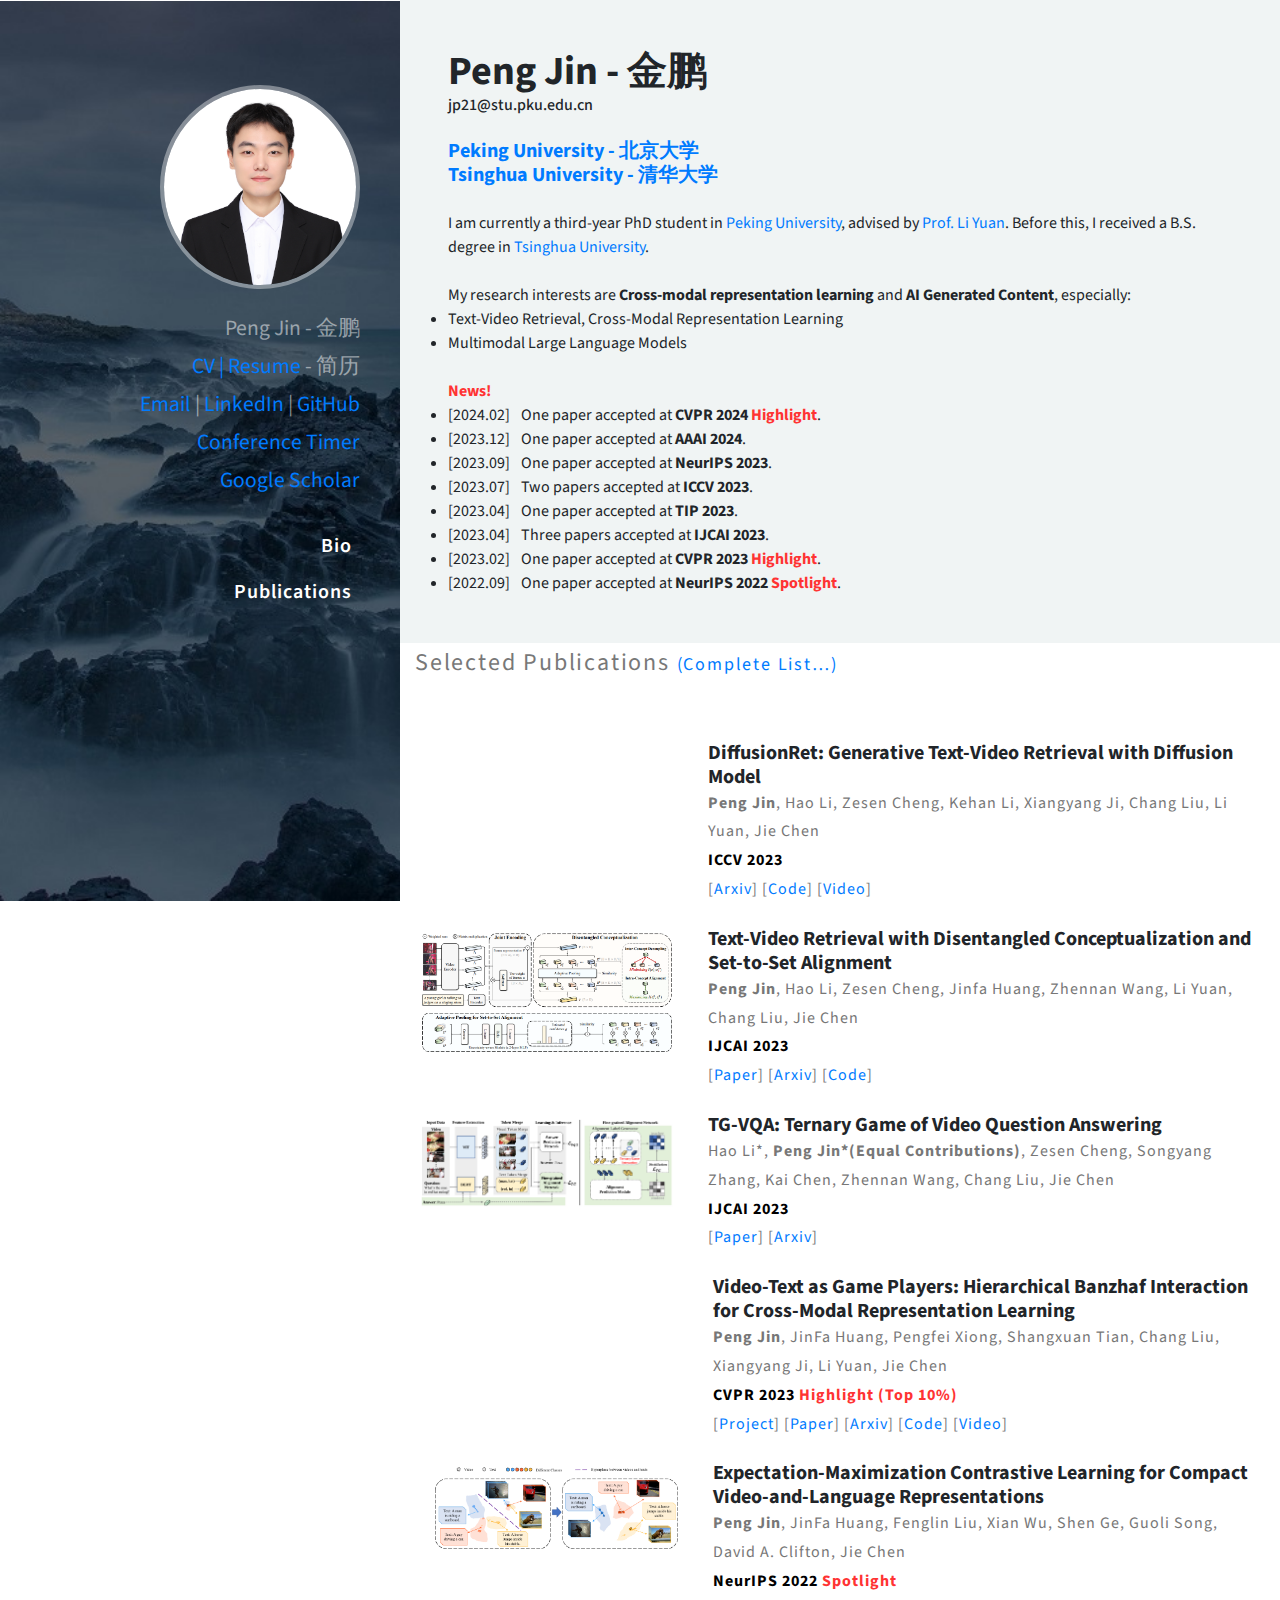
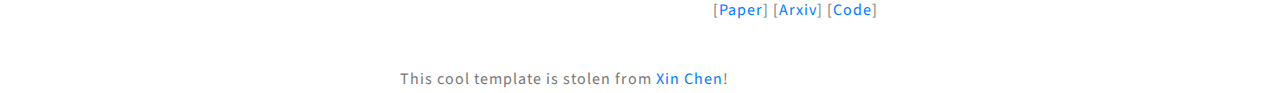
==== commit 5eb68804: "Update index.html" ====
--- a/index.html
+++ b/index.html
@@ -86,12 +86,13 @@
           <font color="#f33"><b>News!</b></font>
           </p>
           <!-- <li>[2022.11]&ensp; Submit four4 Papers.</li> -->
+          <li>[2024.02]&ensp; One paper accepted at <strong>CVPR 2024</strong> <font color="#f33"><b>Highlight</b></font>.</li>
           <li>[2023.12]&ensp; One paper accepted at <strong>AAAI 2024</strong>.</li>
           <li>[2023.09]&ensp; One paper accepted at <strong>NeurIPS 2023</strong>.</li>
           <li>[2023.07]&ensp; Two papers accepted at <strong>ICCV 2023</strong>.</li>
           <li>[2023.04]&ensp; One paper accepted at <strong>TIP 2023</strong>.</li>
           <li>[2023.04]&ensp; Three papers accepted at <strong>IJCAI 2023</strong>.</li>
-          <li>[2023.02]&ensp; One paper accepted at <strong>CVPR 2023</strong> <font color="#f33"><b>Highlight (Top 10%)</b></font>.</li>
+          <li>[2023.02]&ensp; One paper accepted at <strong>CVPR 2023</strong> <font color="#f33"><b>Highlight</b></font>.</li>
           <li>[2022.09]&ensp; One paper accepted at <strong>NeurIPS 2022</strong> <font color="#f33"><b>Spotlight</b></font>.</li>
         </div>
       </div>
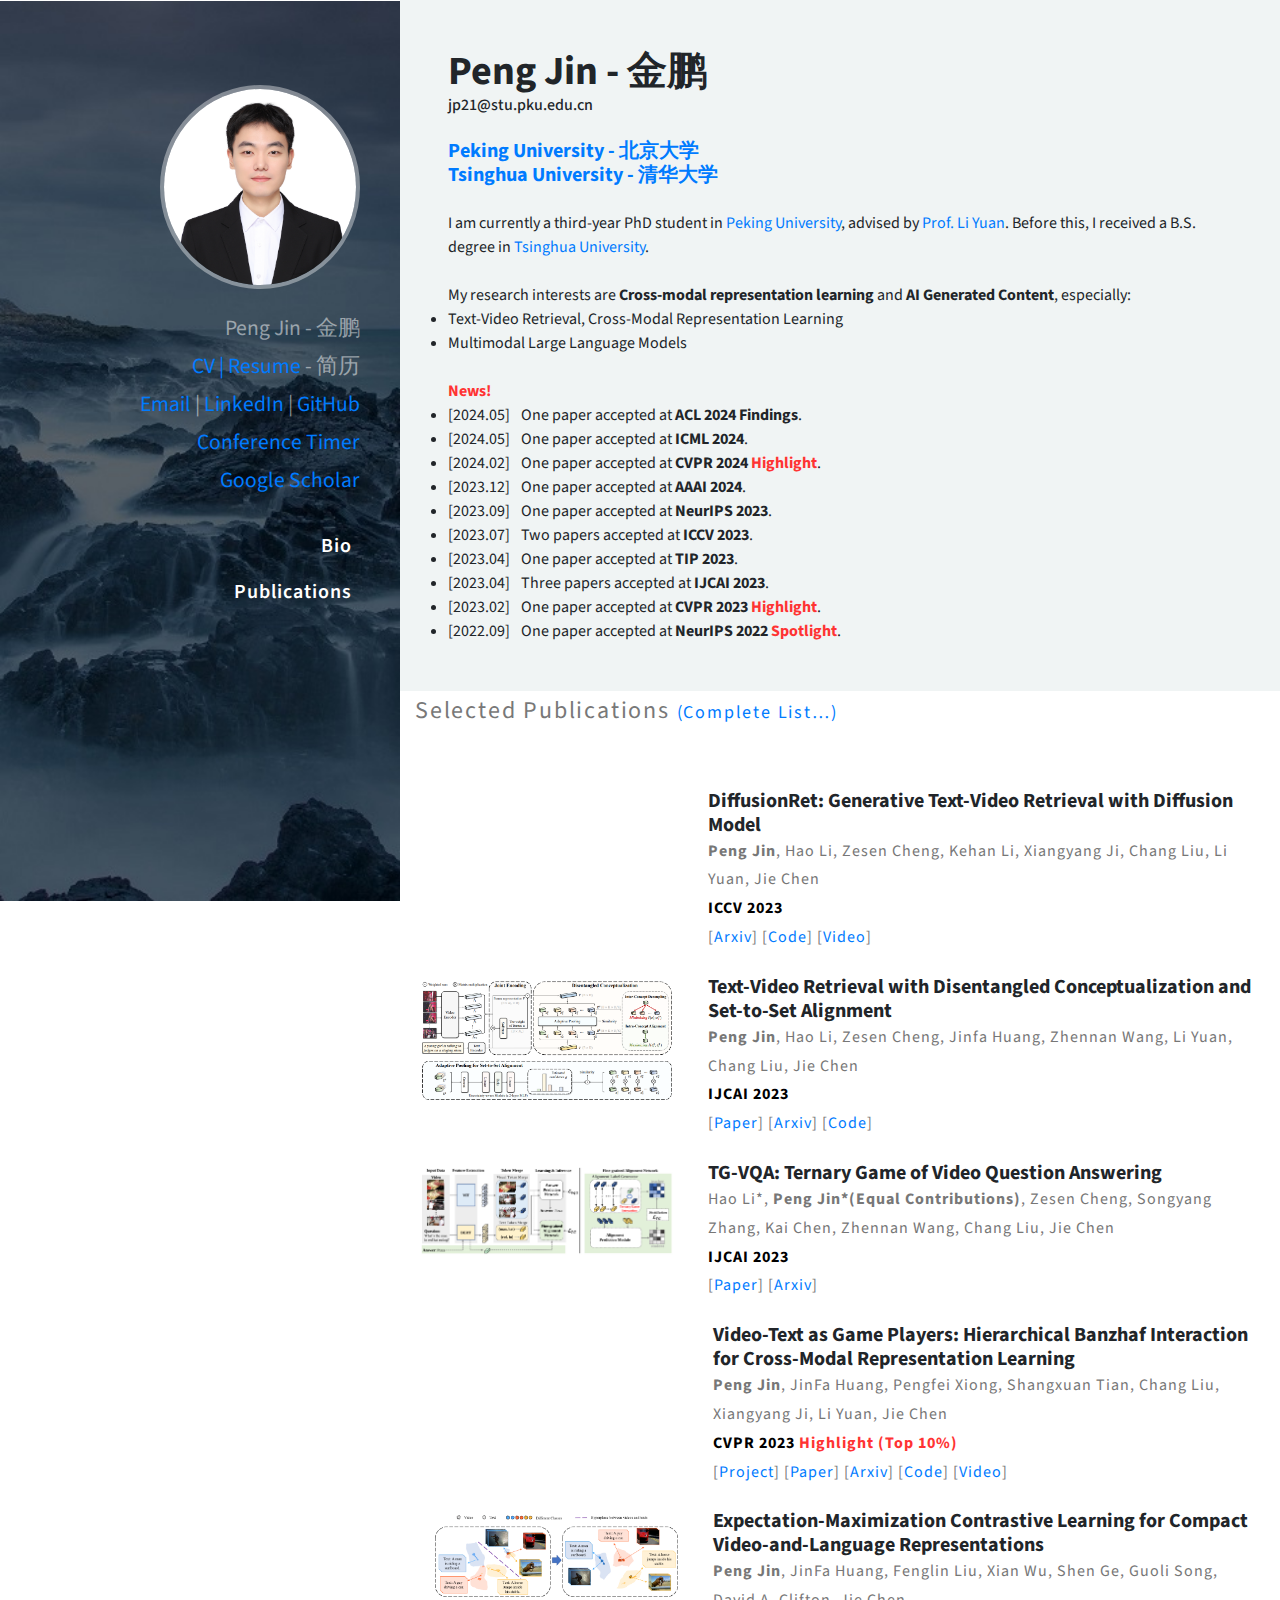
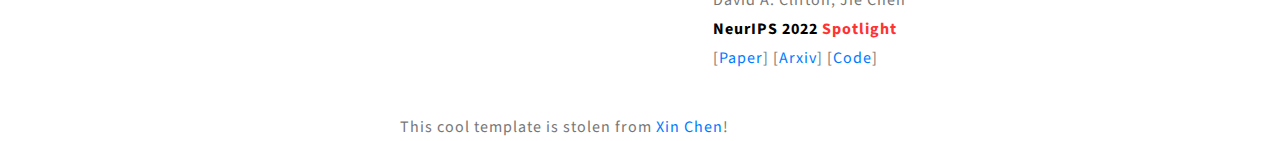
==== commit 56caec50: "Update index.html" ====
--- a/index.html
+++ b/index.html
@@ -86,6 +86,8 @@
           <font color="#f33"><b>News!</b></font>
           </p>
           <!-- <li>[2022.11]&ensp; Submit four4 Papers.</li> -->
+          <li>[2024.05]&ensp; One paper accepted at <strong>ACL 2024 Findings</strong>.</li>
+          <li>[2024.05]&ensp; One paper accepted at <strong>ICML 2024</strong>.</li>
           <li>[2024.02]&ensp; One paper accepted at <strong>CVPR 2024</strong> <font color="#f33"><b>Highlight</b></font>.</li>
           <li>[2023.12]&ensp; One paper accepted at <strong>AAAI 2024</strong>.</li>
           <li>[2023.09]&ensp; One paper accepted at <strong>NeurIPS 2023</strong>.</li>
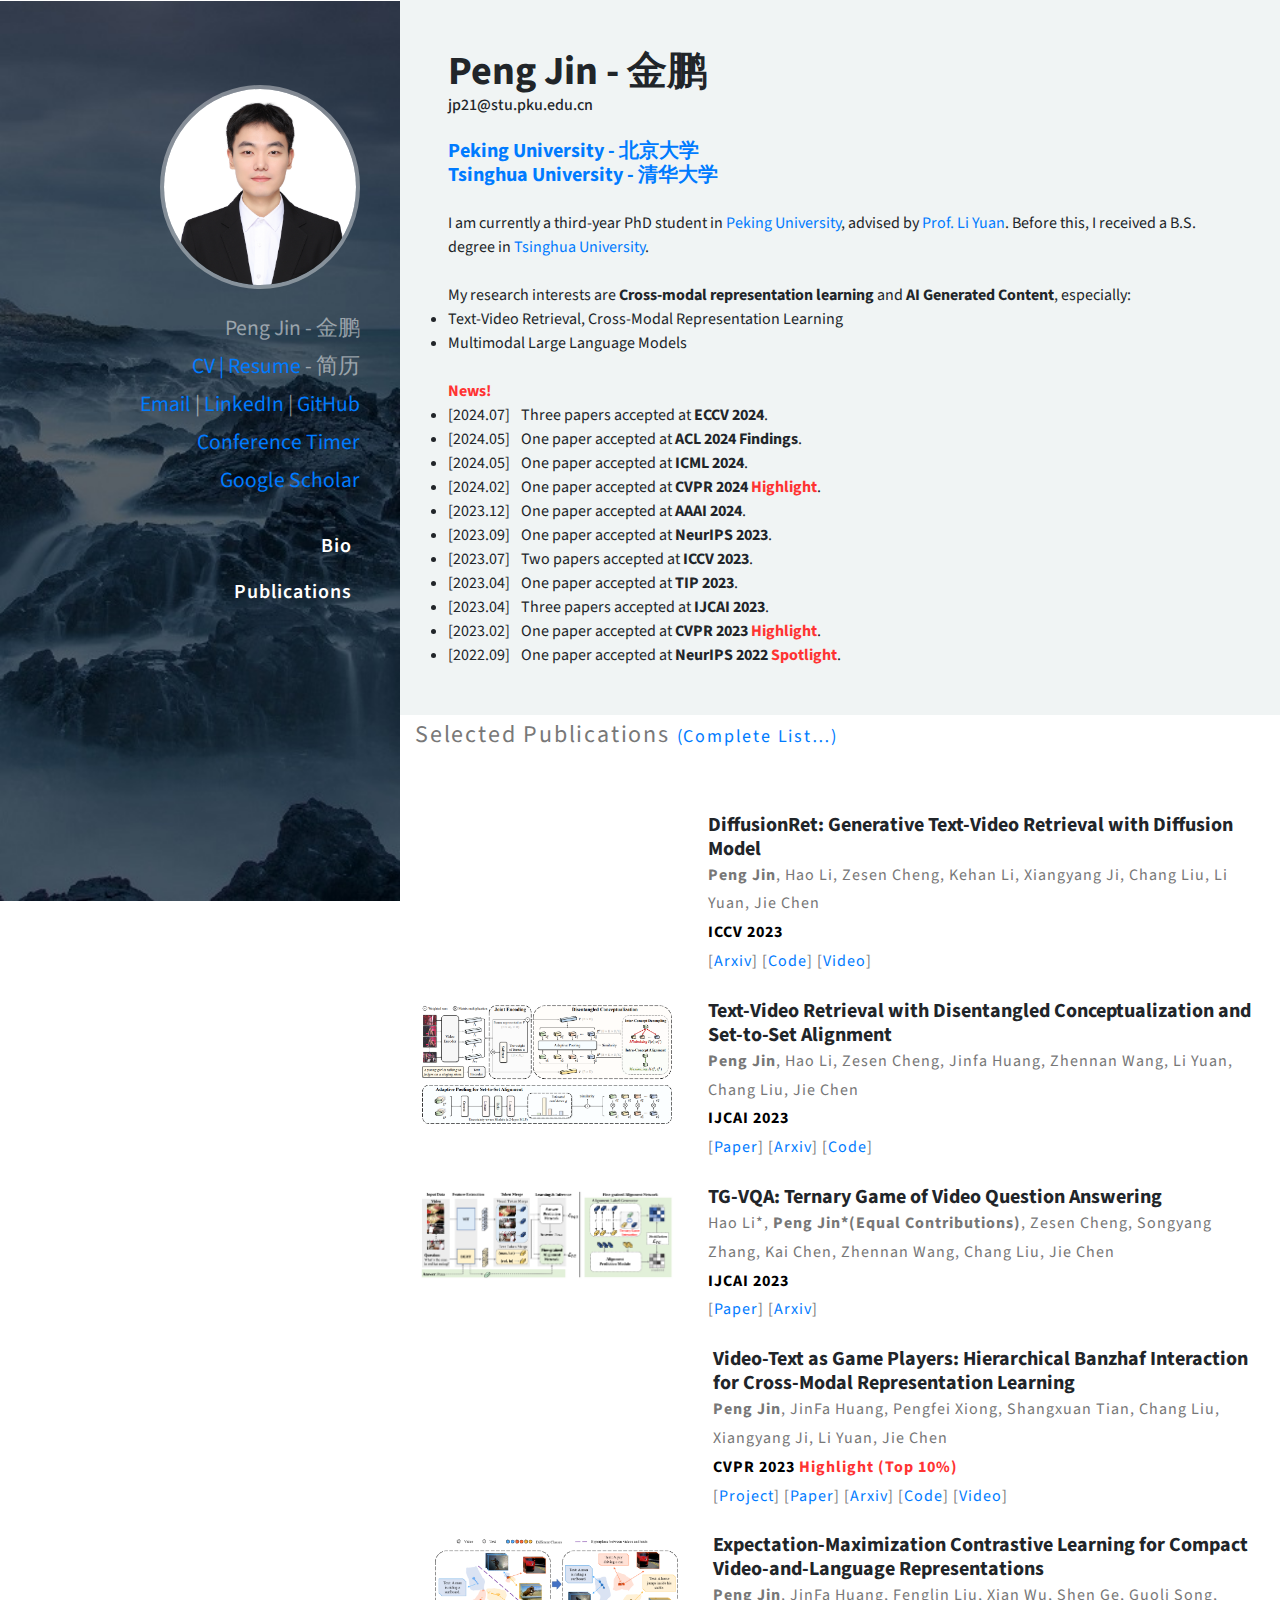
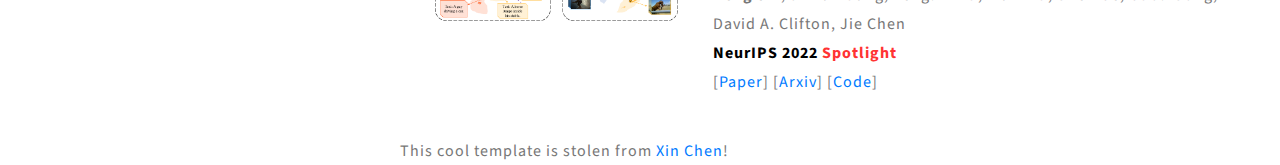
==== commit ed3da804: "Update index.html" ====
--- a/index.html
+++ b/index.html
@@ -86,6 +86,7 @@
           <font color="#f33"><b>News!</b></font>
           </p>
           <!-- <li>[2022.11]&ensp; Submit four4 Papers.</li> -->
+          <li>[2024.07]&ensp; Three papers accepted at <strong>ECCV 2024</strong>.</li>
           <li>[2024.05]&ensp; One paper accepted at <strong>ACL 2024 Findings</strong>.</li>
           <li>[2024.05]&ensp; One paper accepted at <strong>ICML 2024</strong>.</li>
           <li>[2024.02]&ensp; One paper accepted at <strong>CVPR 2024</strong> <font color="#f33"><b>Highlight</b></font>.</li>
